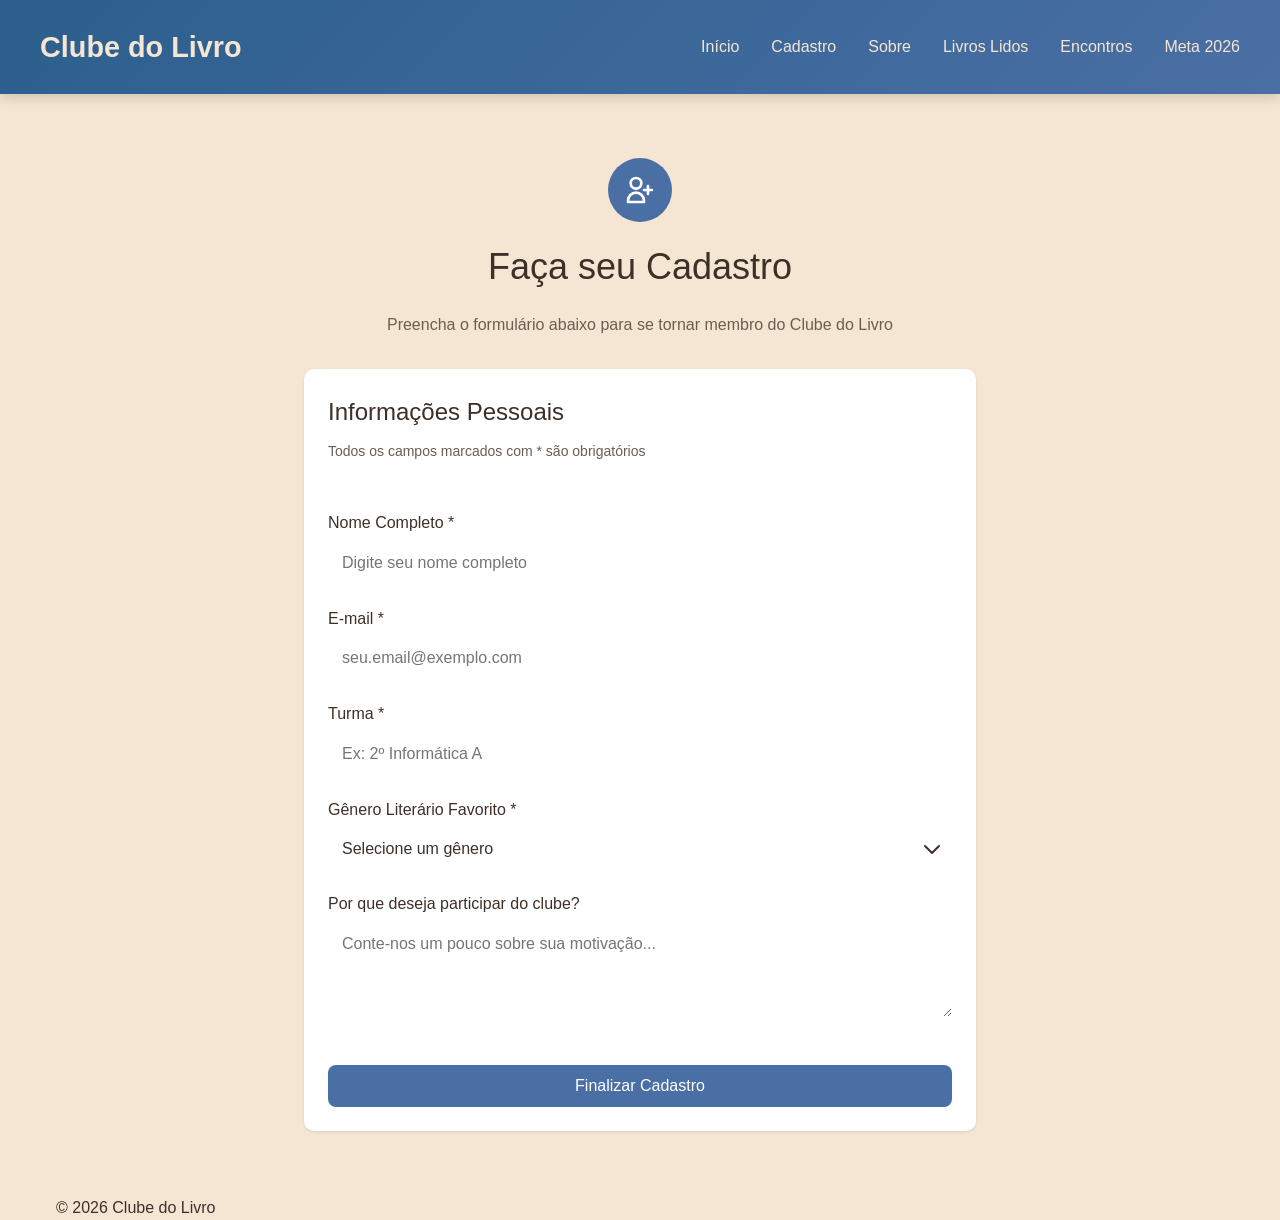
==== cadastro.html @ a890bad1 "[Rel] TCC Ana" ====
<!DOCTYPE html>
<html lang="pt-BR">

<head>
    <meta charset="UTF-8">
    <meta name="viewport" content="width=device-width, initial-scale=1.0">
    <title>Cadastro - Clube do Livro</title>
    <link rel="stylesheet" href="./assets/css/style.css">
    <link rel="stylesheet" href="./assets/css/cadastro.css">
</head>

<body>
    <header>
        <nav>
            <a href="index.html" class="logo">Clube do Livro</a>
            <ul class="nav-links">
                <li><a href="index.html">Início</a></li>
                <li><a href="cadastro.html">Cadastro</a></li>
                <li><a href="sobre.html">Sobre</a></li>


                <li><a href="livroslidos.html">Livros Lidos</a></li>

                <li><a href="encontros.html" class="active">Encontros</a></li>


                <li><a href="meta2026.html">Meta 2026</a></li>
            </ul>
        </nav>
    </header>
    <div class="container page-wrapper">
        <div class="form-container">

            <div class="page-header">
                <div class="icon-circle">
                    <svg fill="none" stroke="currentColor" viewBox="0 0 24 24">
                        <path stroke-linecap="round" stroke-linejoin="round" stroke-width="2"
                            d="M18 9v3m0 0v3m0-3h3m-3 0h-3m-2-5a4 4 0 11-8 0 4 4 0 018 0zM3 20a6 6 0 0112 0v1H3v-1z">
                        </path>
                    </svg>
                </div>
                <h1>Faça seu Cadastro</h1>
                <p>Preencha o formulário abaixo para se tornar membro do Clube do Livro</p>
            </div>


            <div class="card" id="formCard">
                <div class="card-header">
                    <h2 class="card-title">Informações Pessoais</h2>
                    <p class="card-description">Todos os campos marcados com * são obrigatórios</p>
                </div>
                <div class="card-content">
                    <form id="cadastroForm">
                        <div class="form-group">
                            <label class="form-label" for="nome">Nome Completo *</label>
                            <input type="text" class="form-input" id="nome" name="nome"
                                placeholder="Digite seu nome completo" required>
                        </div>
                        <div class="form-group">
                            <label class="form-label" for="email">E-mail *</label>
                            <input type="email" class="form-input" id="email" name="email"
                                placeholder="seu.email@exemplo.com" required>
                        </div>
                        <div class="form-group">
                            <label class="form-label" for="turma">Turma *</label>
                            <input type="text" class="form-input" id="turma" name="turma"
                                placeholder="Ex: 2º Informática A" required>
                        </div>
                        <div class="form-group">
                            <label class="form-label" for="genero">Gênero Literário Favorito *</label>
                            <select class="form-select" id="genero" name="genero" required>
                                <option value="">Selecione um gênero</option>
                                <option value="ficcao">Ficção</option>
                                <option value="romance">Romance</option>
                                <option value="fantasia">Fantasia</option>
                                <option value="misterio">Mistério</option>
                                <option value="biografia">Biografia</option>
                                <option value="poesia">Poesia</option>
                                <option value="ciencia">Ciência</option>
                                <option value="historia">História</option>
                                <option value="outro">Outro</option>
                            </select>
                        </div>
                        <div class="form-group">
                            <label class="form-label" for="motivacao">Por que deseja participar do clube?</label>
                            <textarea class="form-textarea" id="motivacao" name="motivacao" rows="4"
                                placeholder="Conte-nos um pouco sobre sua motivação..."></textarea>
                        </div>
                        <div class="submit-section">
                            <button type="submit" class="btn">Finalizar Cadastro</button>
                        </div>
                    </form>
                </div>
            </div>


            <div class="card hidden" id="successCard">
                <div class="success-card">
                    <svg class="success-icon" fill="none" stroke="currentColor" viewBox="0 0 24 24">
                        <path stroke-linecap="round" stroke-linejoin="round" stroke-width="2"
                            d="M9 12l2 2 4-4m6 2a9 9 0 11-18 0 9 9 0 0118 0z"></path>
                    </svg>
                    <h2>Cadastro Realizado!</h2>
                    <p>Obrigado por se juntar ao Clube do Livro, <strong id="userName"></strong>!</p>
                    <p>Em breve você receberá mais informações sobre nossos próximos encontros e atividades.</p>
                    <button class="btn" onclick="resetForm()">Fazer Outro Cadastro</button>
                </div>
            </div>
        </div>
    </div>

    <footer class="container">
        <p>&copy; 2026 Clube do Livro</p>
    </footer>

    <script>
        const form = document.getElementById('cadastroForm');
        const formCard = document.getElementById('formCard');
        const successCard = document.getElementById('successCard');

        form.addEventListener('submit', function (e) {
            e.preventDefault();
            const formData = new FormData(form);
            const nome = formData.get('nome');
            const email = formData.get('email');
            const turma = formData.get('turma');
            const genero = formData.get('genero');

            if (!nome || !email || !turma || !genero) {
                alert('Por favor, preencha todos os campos obrigatórios');
                return;
            }

            document.getElementById('userName').textContent = nome;
            formCard.classList.add('hidden');
            successCard.classList.remove('hidden');
            window.scrollTo({ top: 0, behavior: 'smooth' });
        });

        function resetForm() {
            form.reset();
            formCard.classList.remove('hidden');
            successCard.classList.add('hidden');
            window.scrollTo({ top: 0, behavior: 'smooth' });
        }
    </script>
</body>

</html>
---- assets/css/style.css ----
* {
    margin: 0;
    padding: 0;
    box-sizing: border-box;
}

:root {
    --background: #F5E6D3;
    --foreground: #3D3028;
    --card: #FFFFFF;
    --card-foreground: #3D3028;
    --primary: #4A6FA5;
    --primary-foreground: #FFFFFF;
    --secondary: #8B6F47;
    --secondary-foreground: #FFFFFF;
    --muted: #E8D7C3;
    --muted-foreground: #6B5D52;
    --accent: #2C5F8D;
    --accent-foreground: #FFFFFF;
}

body {
    font-family: -apple-system, BlinkMacSystemFont, 'Segoe UI', Roboto, Oxygen, Ubuntu, Cantarell, sans-serif;
    background-color: var(--background);
    color: var(--foreground);
    line-height: 1.6;
}

.container {
    max-width: 1200px;
    margin: 0 auto;
    padding: 0 1rem;
}

.page-wrapper {
    padding: 4rem 0;
}

/* Header */
header {
    background: linear-gradient(135deg, #2C5F8D 0%, #4A6FA5 100%);
    padding: 1.5rem 2rem;
    box-shadow: 0 4px 12px rgba(0, 0, 0, 0.15);
}

nav {
    max-width: 1200px;
    margin: 0 auto;
    display: flex;
    justify-content: space-between;
    align-items: center;
}

.logo {
    font-size: 1.8rem;
    font-weight: bold;
    color: #F5E6D3;
    text-decoration: none;
}

.nav-links {
    display: flex;
    gap: 2rem;
    list-style: none;
}

.nav-links a {
    color: #F5E6D3;
    text-decoration: none;
}

/* Header */
.page-header {
    text-align: center;
    margin-bottom: 2rem;
}


/* Hero Section */
.hero {
    position: relative;
    background-color: var(--accent);
    color: var(--accent-foreground);
    padding: 5rem 0;
    overflow: hidden;
}

.hero-bg {
    position: absolute;
    inset: 0;
    opacity: 0.2;
    background-image: url('https://images.unsplash.com/photo-1709924168698-620ea32c3488?crop=entropy&cs=tinysrgb&fit=max&fm=jpg&w=1080');
    background-size: cover;
    background-position: center;
}

.hero-content {
    position: relative;
    z-index: 10;
    max-width: 48rem;
    margin: 0 auto;
    text-align: center;
}

.hero h1 {
    font-size: 3rem;
    margin-bottom: 1rem;
    font-weight: 500;
}

.hero .subtitle {
    font-size: 1.25rem;
    margin-bottom: 2rem;
}

.hero p {
    font-size: 1.125rem;
    margin-bottom: 2rem;
    opacity: 0.9;
}

.button-group {
    display: flex;
    gap: 1rem;
    justify-content: center;
    flex-wrap: wrap;
}

.btn {
    padding: 0.75rem 1.5rem;
    font-size: 1rem;
    font-weight: 500;
    border-radius: 0.5rem;
    text-decoration: none;
    display: inline-block;
    transition: all 0.3s;
    cursor: pointer;
    border: none;
}

.btn-primary {
    background-color: var(--secondary);
    color: var(--secondary-foreground);
}

.btn-primary:hover {
    opacity: 0.9;
}

.btn-outline {
    background-color: transparent;
    border: 2px solid white;
    color: white;
}

.btn-outline:hover {
    background-color: rgba(255, 255, 255, 0.1);
}

/* Stats Section */
.stats-section {
    padding: 3rem 0;
    background-color: var(--muted);
}

.stats-grid {
    display: grid;
    grid-template-columns: repeat(2, 1fr);
    gap: 1.5rem;
}

@media (min-width: 768px) {
    .stats-grid {
        grid-template-columns: repeat(4, 1fr);
    }
}

.stat-card {
    background-color: var(--card);
    border-radius: 0.625rem;
    padding: 1.5rem;
    text-align: center;
    box-shadow: 0 1px 3px rgba(0, 0, 0, 0.1);
}

.stat-card.clickable {
    cursor: pointer;
    transition: box-shadow 0.3s;
}

.stat-card.clickable:hover {
    box-shadow: 0 4px 6px rgba(0, 0, 0, 0.15);
}

.stat-icon {
    width: 2.5rem;
    height: 2.5rem;
    margin: 0 auto 0.75rem;
    color: var(--primary);
}

.stat-value {
    font-size: 1.875rem;
    margin-bottom: 0.25rem;
    font-weight: 500;
}

.stat-label-small {
    font-size: 0.75rem;
    color: var(--muted-foreground);
    margin-bottom: 0.25rem;
}

.stat-value-week {
    font-size: 1.125rem;
    color: var(--primary);
}

.stat-label {
    font-size: 0.875rem;
    color: var(--muted-foreground);
    margin-top: 0.5rem;
}

/* Featured Books Section */
.featured-section {
    padding: 4rem 0;
}

.section-header {
    text-align: center;
    margin-bottom: 3rem;
}

.section-header h2 {
    font-size: 1.875rem;
    margin-bottom: 1rem;
    font-weight: 500;
}

.section-header p {
    color: var(--muted-foreground);
}

.books-grid {
    display: grid;
    grid-template-columns: 1fr;
    gap: 1.5rem;
    max-width: 80rem;
    margin: 0 auto;
}

@media (min-width: 768px) {
    .books-grid {
        grid-template-columns: repeat(3, 1fr);
    }
}

.book-card {
    background-color: var(--card);
    border-radius: 0.625rem;
    padding: 1.5rem;
    box-shadow: 0 1px 3px rgba(0, 0, 0, 0.1);
    transition: box-shadow 0.3s;
}

.book-card:hover {
    box-shadow: 0 4px 6px rgba(0, 0, 0, 0.15);
}

.book-cover {
    width: 100%;
    height: 12rem;
    background-color: var(--muted);
    border-radius: 0.375rem;
    margin-bottom: 1rem;
    display: flex;
    align-items: center;
    justify-content: center;
}

.book-icon {
    width: 4rem;
    height: 4rem;
    color: var(--muted-foreground);
}

.book-card h3 {
    font-size: 1.125rem;
    margin-bottom: 0.5rem;
    font-weight: 500;
}

.book-author {
    color: var(--muted-foreground);
    margin-bottom: 0.75rem;
}

.book-description {
    font-size: 0.875rem;
    color: var(--muted-foreground);
}

/* CTA Section */
.cta-section {
    padding: 4rem 0;
    background-color: var(--primary);
    color: var(--primary-foreground);
    text-align: center;
}

.cta-section h2 {
    font-size: 1.875rem;
    margin-bottom: 1rem;
    font-weight: 500;
}

.cta-section p {
    font-size: 1.125rem;
    margin-bottom: 2rem;
    opacity: 0.9;
    max-width: 42rem;
    margin-left: auto;
    margin-right: auto;
}

/* Responsive */
@media (max-width: 768px) {
    .hero h1 {
        font-size: 2rem;
    }
}

/* Conteúdo */
main {
    max-width: 1000px;
    margin: 3rem auto;
    padding: 0 2rem;
}
---- assets/css/cadastro.css ----
.form-container {
    max-width: 42rem;
    margin: 0 auto;
}


.icon-circle {
    display: inline-flex;
    align-items: center;
    justify-content: center;
    width: 4rem;
    height: 4rem;
    background-color: var(--primary);
    color: var(--primary-foreground);
    border-radius: 50%;
    margin-bottom: 1rem;
}

.icon-circle svg {
    width: 2rem;
    height: 2rem;
}

.page-header h1 {
    font-size: 2.25rem;
    margin-bottom: 1rem;
    font-weight: 500;
}

.page-header p {
    color: var(--muted-foreground);
}

/* Card */
.card {
    background-color: var(--card);
    border-radius: 0.625rem;
    box-shadow: 0 1px 3px rgba(0, 0, 0, 0.1);
    overflow: hidden;
}

.card-header {
    padding: 1.5rem;
    border-bottom: 1px solid var(--border);
}

.card-title {
    font-size: 1.5rem;
    margin-bottom: 0.5rem;
    font-weight: 500;
}

.card-description {
    color: var(--muted-foreground);
    font-size: 0.875rem;
}

.card-content {
    padding: 1.5rem;
}

/* Form */
.form-group {
    margin-bottom: 1.5rem;
}

.form-label {
    display: block;
    margin-bottom: 0.5rem;
    font-weight: 500;
}

.form-input,
.form-select,
.form-textarea {
    width: 100%;
    padding: 0.625rem 0.875rem;
    border: 1px solid var(--border);
    border-radius: 0.375rem;
    background-color: var(--input-background);
    font-size: 1rem;
    color: var(--foreground);
    transition: border-color 0.2s;
}

.form-input:focus,
.form-select:focus,
.form-textarea:focus {
    outline: none;
    border-color: var(--primary);
    box-shadow: 0 0 0 3px rgba(74, 111, 165, 0.1);
}

.form-textarea {
    resize: vertical;
    font-family: inherit;
}

.form-select {
    cursor: pointer;
    appearance: none;
    background-image: url("data:image/svg+xml,%3Csvg xmlns='http://www.w3.org/2000/svg' fill='none' viewBox='0 0 24 24' stroke='%233D3028'%3E%3Cpath stroke-linecap='round' stroke-linejoin='round' stroke-width='2' d='M19 9l-7 7-7-7'%3E%3C/path%3E%3C/svg%3E");
    background-repeat: no-repeat;
    background-position: right 0.5rem center;
    background-size: 1.5rem;
    padding-right: 2.5rem;
}

/* Button */
.btn {
    width: 100%;
    padding: 0.75rem 1.5rem;
    font-size: 1rem;
    font-weight: 500;
    border-radius: 0.5rem;
    border: none;
    cursor: pointer;
    transition: opacity 0.3s;
    background-color: var(--primary);
    color: var(--primary-foreground);
}

.btn:hover {
    opacity: 0.9;
}

.btn:active {
    transform: scale(0.98);
}

.submit-section {
    padding-top: 1rem;
}

/* Success Message */
.success-card {
    text-align: center;
    padding: 3rem 1.5rem;
}

.success-icon {
    width: 5rem;
    height: 5rem;
    color: #22c55e;
    margin: 0 auto 1.5rem;
}

.success-card h2 {
    font-size: 1.875rem;
    margin-bottom: 1rem;
    font-weight: 500;
}

.success-card p {
    color: var(--muted-foreground);
    margin-bottom: 1.5rem;
}

.success-card .btn {
    max-width: 300px;
    margin: 0 auto;
}

.hidden {
    display: none;
}

/* Responsive */
@media (max-width: 768px) {
    .page-header h1 {
        font-size: 1.875rem;
    }
}
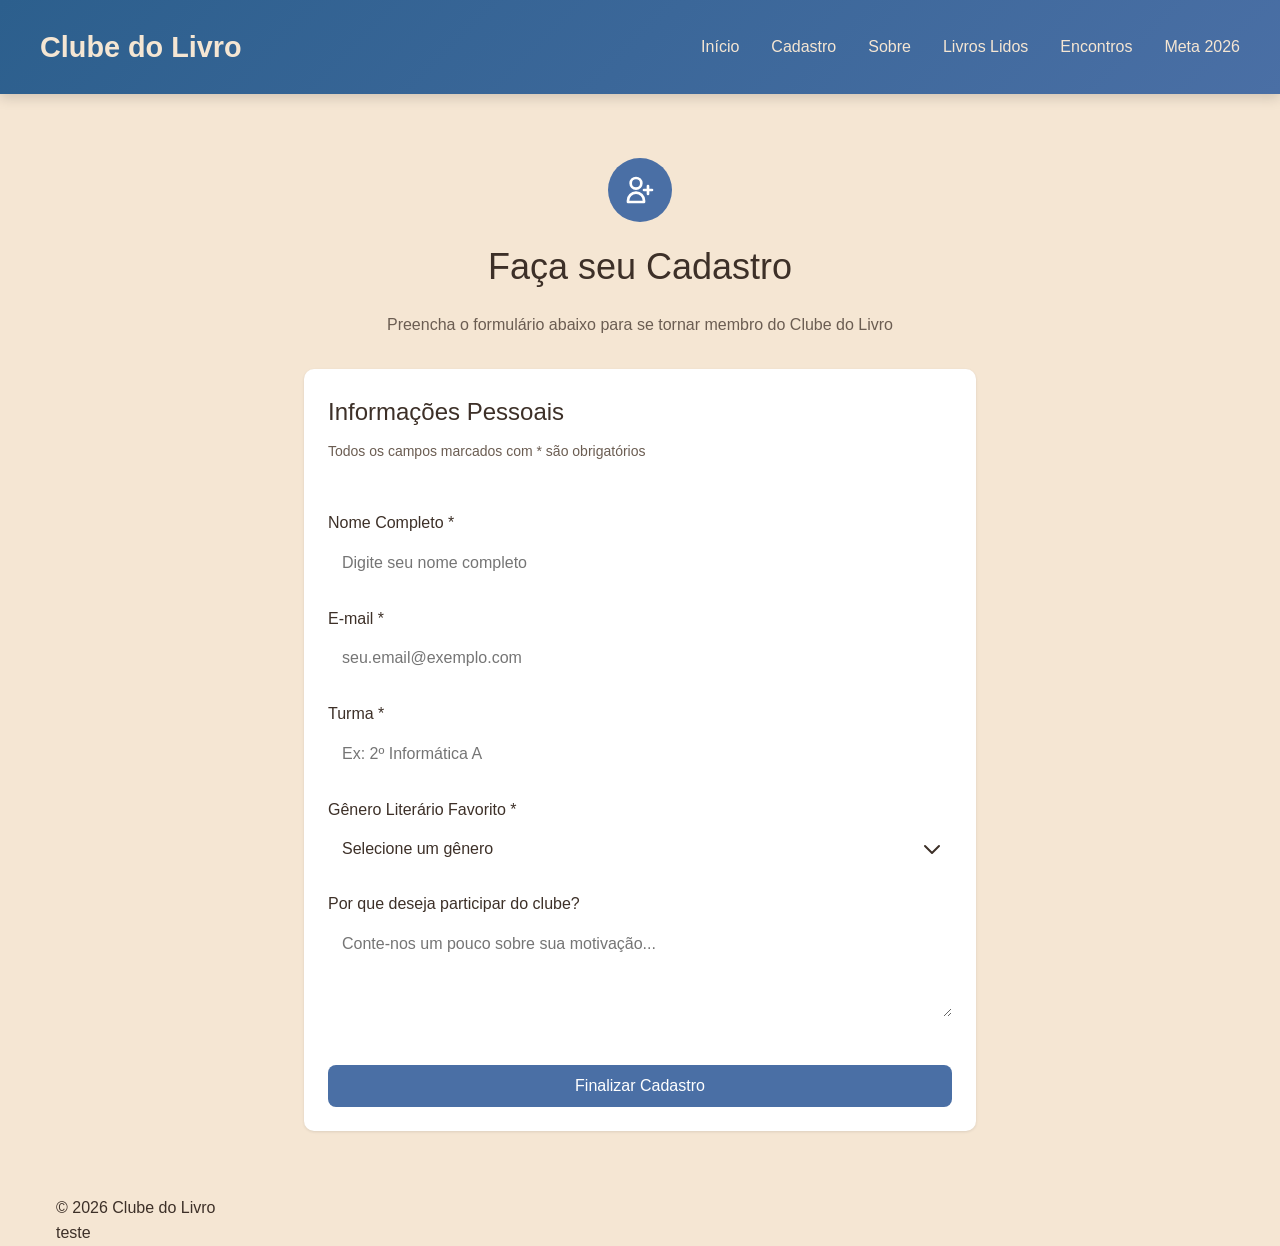
==== commit 63287655: "[update] Mudança no rodapé" ====
--- a/cadastro.html
+++ b/cadastro.html
@@ -111,6 +111,7 @@
 
     <footer class="container">
         <p>&copy; 2026 Clube do Livro</p>
+        teste
     </footer>
 
     <script>
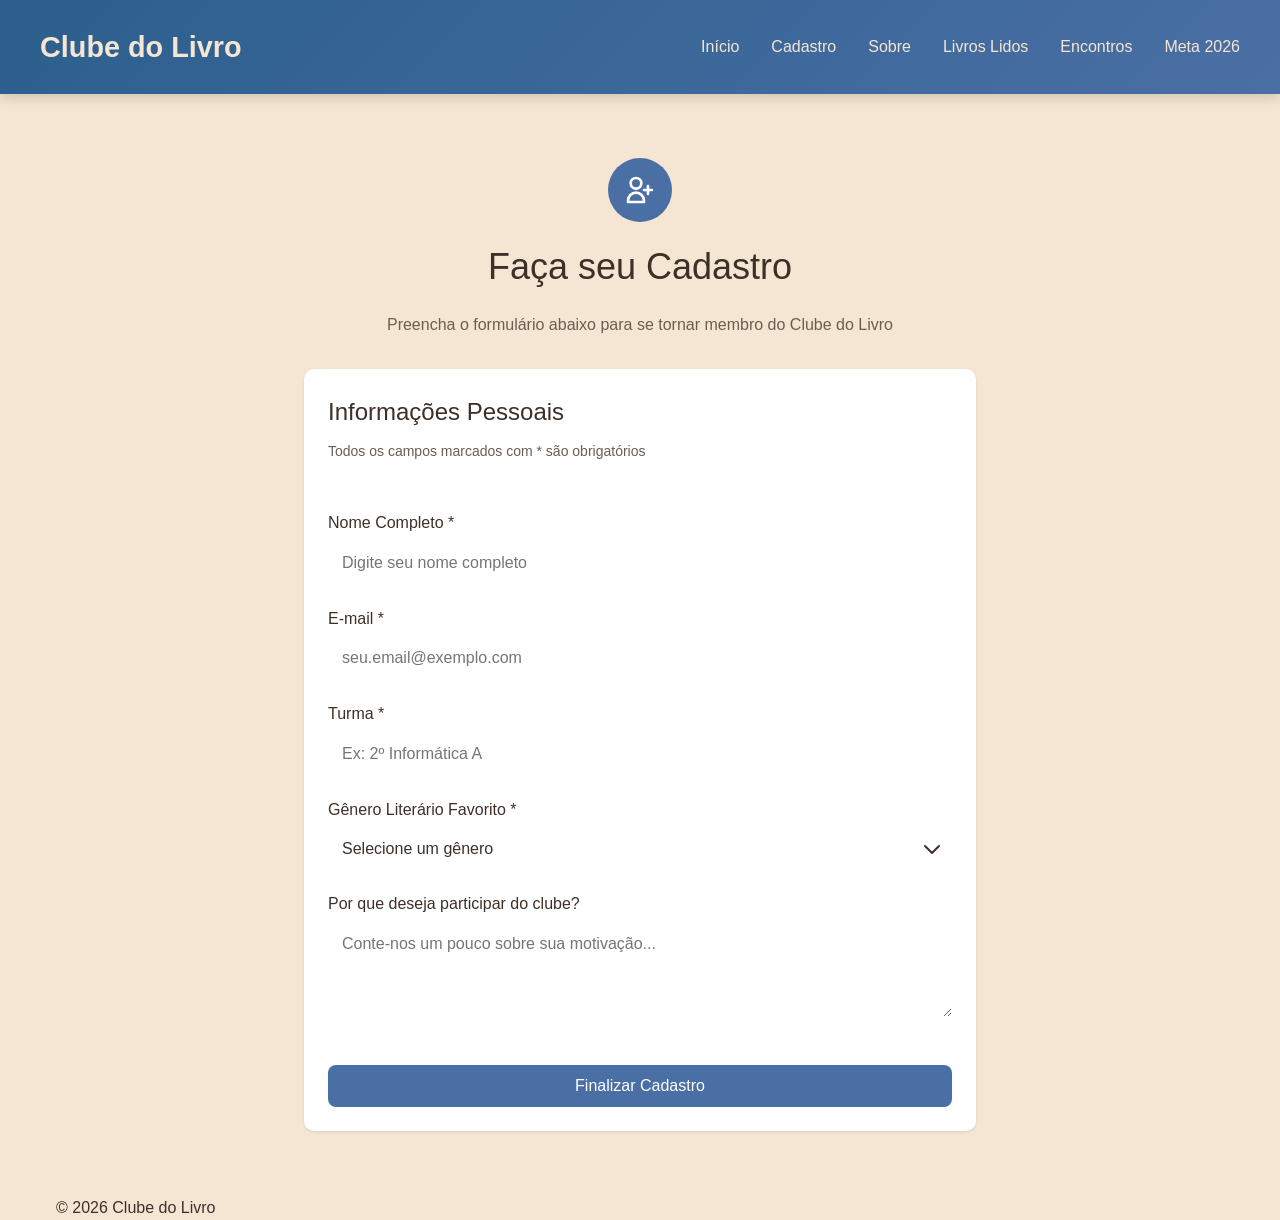
==== commit 889540f9: "[fix] Correção do Rodape" ====
--- a/cadastro.html
+++ b/cadastro.html
@@ -111,7 +111,6 @@
 
     <footer class="container">
         <p>&copy; 2026 Clube do Livro</p>
-        teste
     </footer>
 
     <script>
